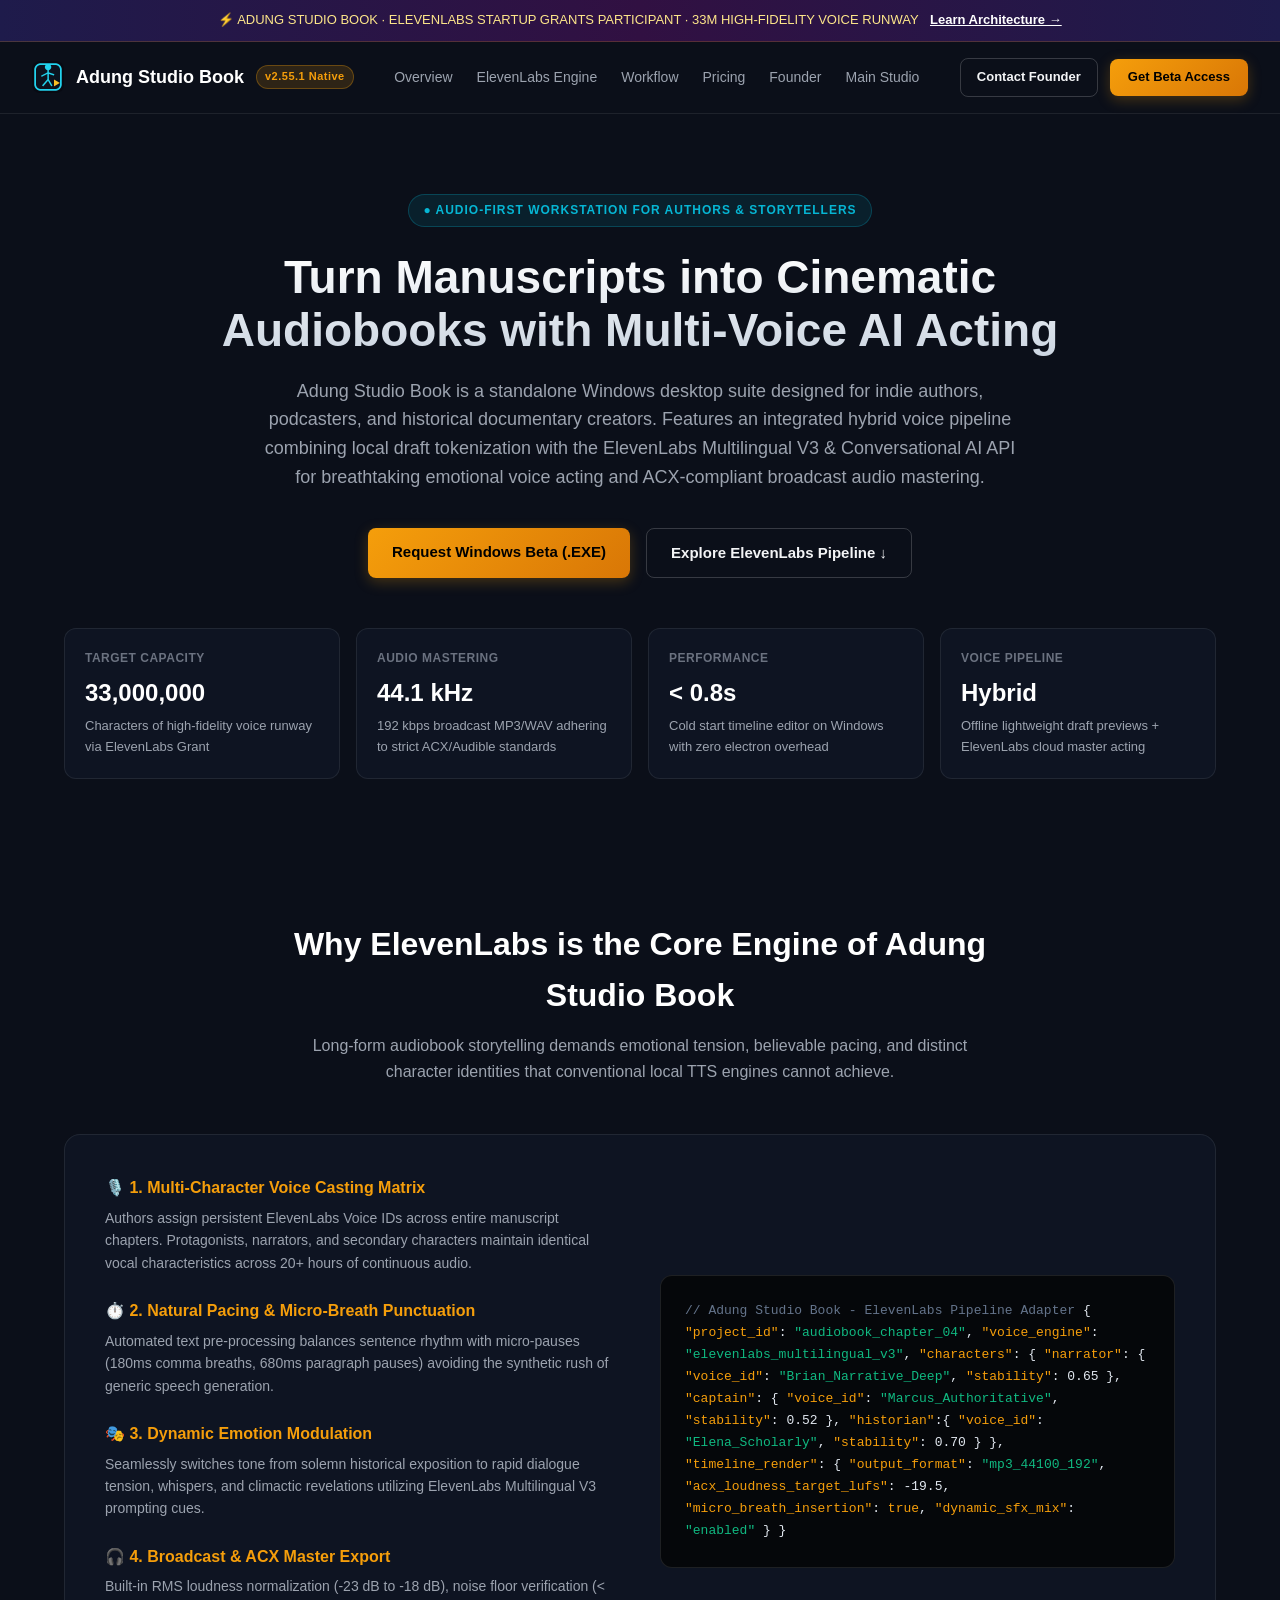
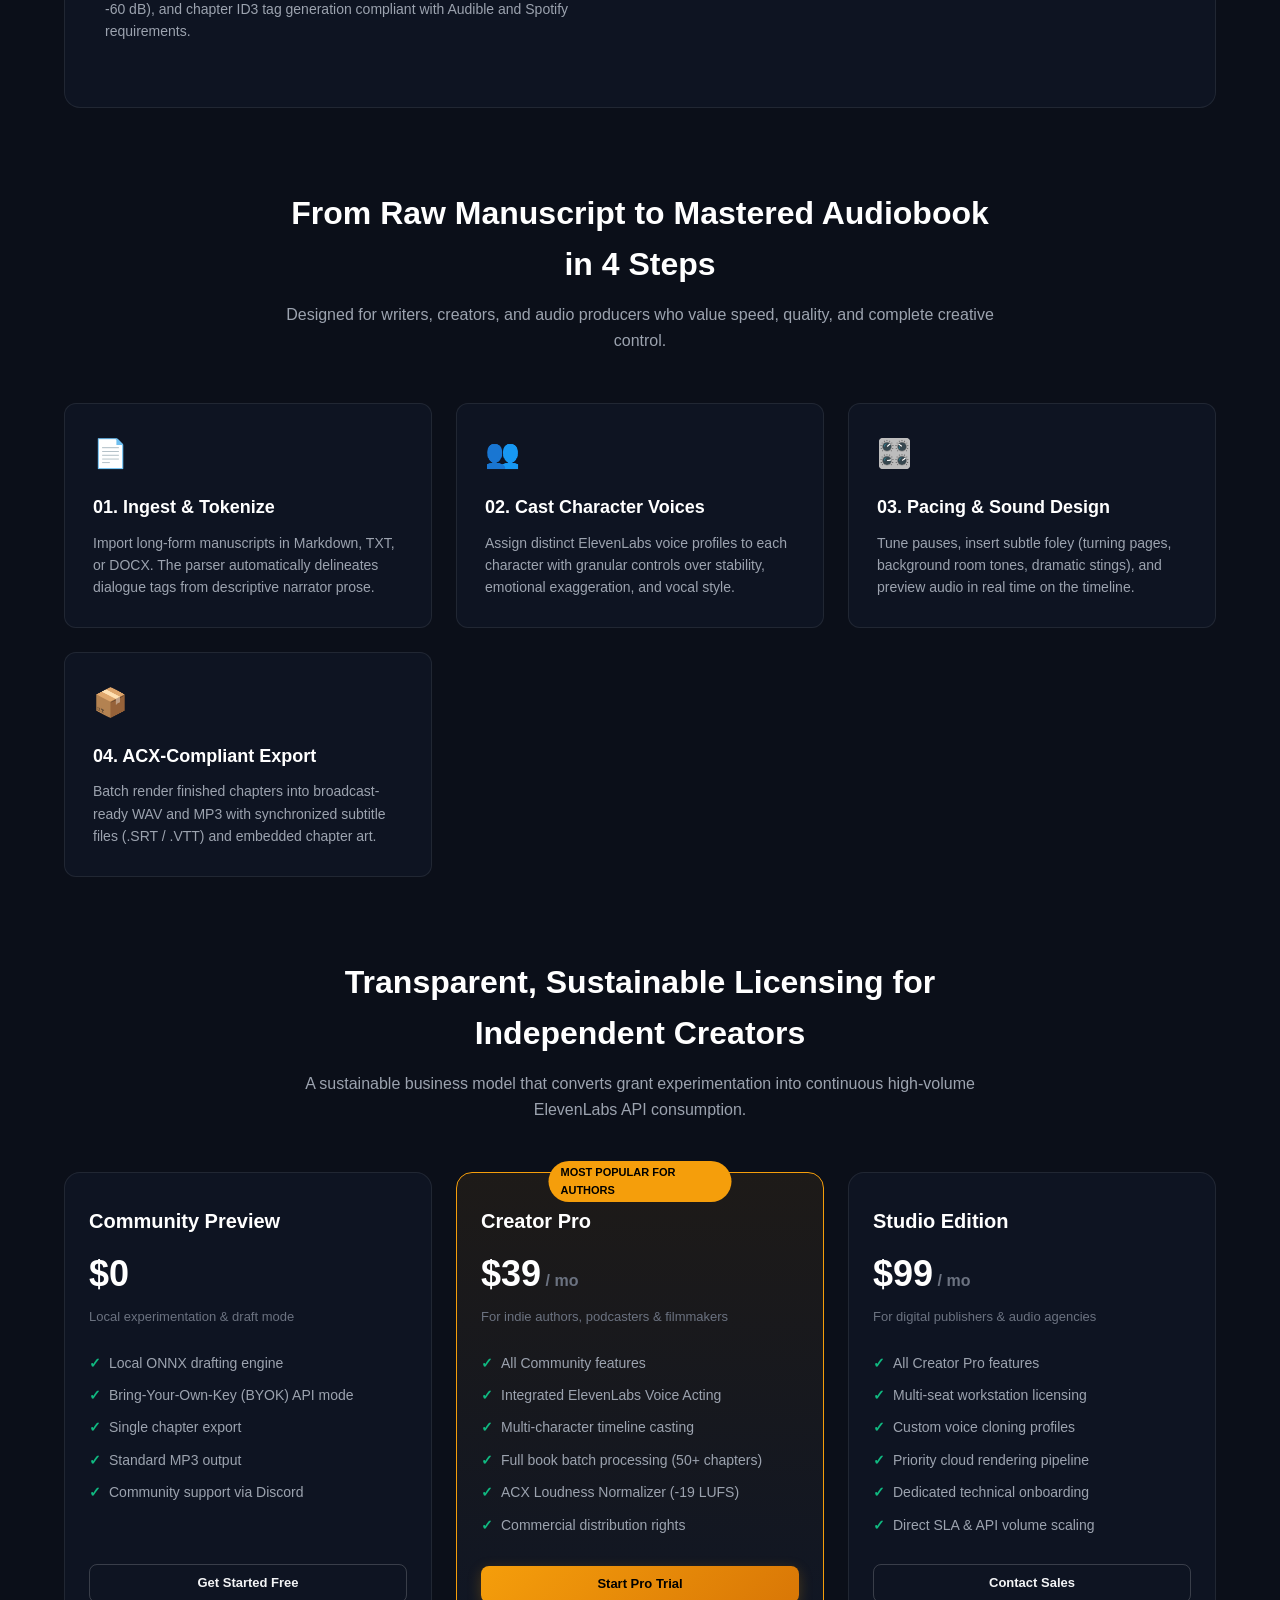
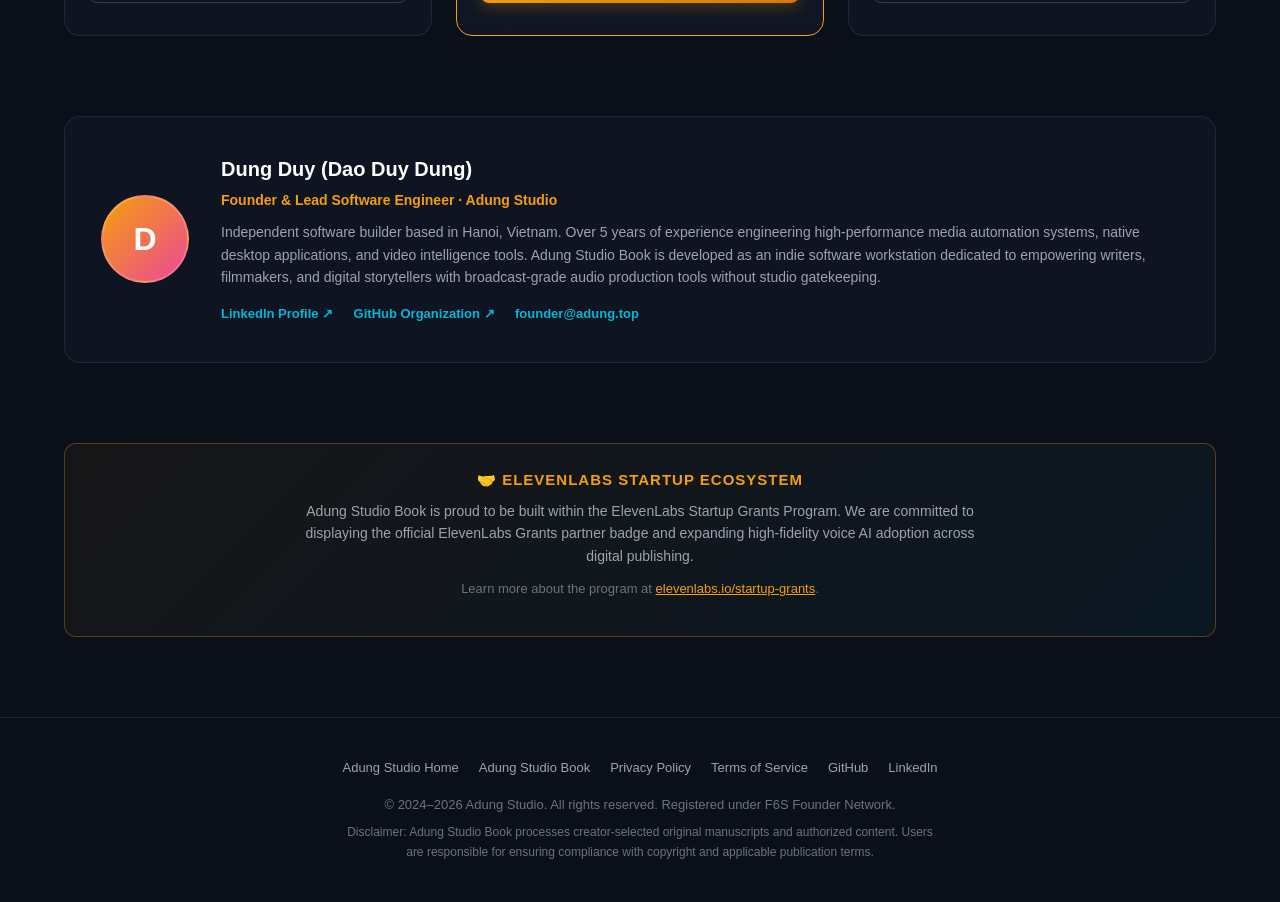
==== book.html @ 3b12e9f7 "feat(book): add dedicated Adung Studio Book landing page and ElevenLabs Pitch Deck" ====
<!DOCTYPE html>
<html lang="en">
<head>
    <!-- Google tag (gtag.js) -->
    <script async src="https://www.googletagmanager.com/gtag/js?id=G-BNTRPJ6YL7"></script>
    <script>
      window.dataLayer = window.dataLayer || [];
      function gtag(){dataLayer.push(arguments);}
      gtag("js", new Date());
      gtag("config", "G-BNTRPJ6YL7", {
        page_title: document.title,
        page_location: window.location.href
      });
    </script>

    <meta charset="UTF-8">
    <meta name="viewport" content="width=device-width, initial-scale=1.0">
    <title>Adung Studio Book — Native Desktop AI Audiobook & Narrative Audio Suite</title>
    <meta name="description" content="Adung Studio Book is a standalone Windows desktop workstation for indie authors and storytellers. Turn manuscripts into cinematic multi-voice audiobooks powered by ElevenLabs Voice AI.">
    <meta name="keywords" content="Adung Studio Book, Audiobook Production, ElevenLabs Voice AI, AI Voice Acting, Multi-Voice Narration, Indie Authors, ACX Compliance, Text to Speech">
    <meta name="author" content="Dung Duy - Founder & Lead Developer">
    <link rel="canonical" href="https://adung.top/book.html">

    <!-- Open Graph -->
    <meta property="og:type" content="website">
    <meta property="og:url" content="https://adung.top/book.html">
    <meta property="og:title" content="Adung Studio Book — Desktop Audio Workstation for Storytellers">
    <meta property="og:description" content="Turn long-form manuscripts into broadcast-ready audiobooks with multi-character AI voice acting powered by ElevenLabs.">
    <meta property="og:image" content="https://adung.top/assets/adung_studio_book_icon.png">
    <link rel="icon" type="image/png" href="assets/adung_studio_book_icon.png">

    <!-- Schema.org JSON-LD -->
    <script type="application/ld+json">
    {
      "@context": "https://schema.org",
      "@graph": [
        {
          "@type": "SoftwareApplication",
          "@id": "https://adung.top/book.html#softwareapplication",
          "name": "Adung Studio Book",
          "applicationCategory": "MultimediaApplication",
          "operatingSystem": "Windows 10, Windows 11 (64-bit)",
          "offers": {
            "@type": "Offer",
            "price": "39",
            "priceCurrency": "USD"
          },
          "description": "High-performance cinematic audio-visual audiobook and narrative production workstation powered by ElevenLabs Voice AI API.",
          "url": "https://adung.top/book.html",
          "publisher": {
            "@type": "Organization",
            "name": "Adung Studio",
            "url": "https://adung.top/",
            "founder": {
              "@type": "Person",
              "name": "Dung Duy",
              "jobTitle": "Founder & Lead Developer",
              "email": "founder@adung.top",
              "sameAs": "https://www.linkedin.com/in/dung-duy-72a123442/"
            }
          }
        }
      ]
    }
    </script>

    <style>
        :root {
            --bg: #0b0f19;
            --bg-elevated: #111827;
            --card-bg: rgba(17, 24, 39, 0.7);
            --border: rgba(255, 255, 255, 0.08);
            --border-hover: rgba(255, 255, 255, 0.18);
            --amber: #f59e0b;
            --amber-glow: rgba(245, 158, 11, 0.25);
            --cyan: #06b6d4;
            --cyan-glow: rgba(6, 182, 212, 0.25);
            --text-main: #f3f4f6;
            --text-muted: #9ca3af;
            --text-dim: #6b7280;
            --success: #10b981;
        }

        * {
            box-sizing: border-box;
            margin: 0;
            padding: 0;
        }

        body {
            background-color: var(--bg);
            color: var(--text-main);
            font-family: -apple-system, BlinkMacSystemFont, "Segoe UI", Roboto, Helvetica, Arial, sans-serif;
            line-height: 1.6;
            overflow-x: hidden;
        }

        /* Top Bar */
        .top-bar {
            background: linear-gradient(90deg, #1e1b4b, #311042, #1e1b4b);
            border-bottom: 1px solid rgba(245, 158, 11, 0.2);
            text-align: center;
            padding: 10px 16px;
            font-size: 13px;
            font-weight: 500;
            color: #fde68a;
        }
        .top-bar a {
            color: #fff;
            text-decoration: underline;
            margin-left: 8px;
            font-weight: 700;
        }

        /* Navbar */
        nav {
            display: flex;
            align-items: center;
            justify-content: space-between;
            padding: 16px 32px;
            max-width: 1280px;
            margin: 0 auto;
            border-bottom: 1px solid var(--border);
        }
        .nav-brand {
            display: flex;
            align-items: center;
            gap: 12px;
            text-decoration: none;
            color: #fff;
            font-weight: 700;
            font-size: 18px;
        }
        .nav-brand img {
            width: 32px;
            height: 32px;
            border-radius: 8px;
        }
        .nav-badge {
            background: rgba(245, 158, 11, 0.15);
            color: var(--amber);
            border: 1px solid rgba(245, 158, 11, 0.3);
            font-size: 11px;
            font-weight: 600;
            padding: 2px 8px;
            border-radius: 999px;
            letter-spacing: 0.5px;
        }
        .nav-links {
            display: flex;
            gap: 24px;
            list-style: none;
        }
        .nav-links a {
            color: var(--text-muted);
            text-decoration: none;
            font-size: 14px;
            font-weight: 500;
            transition: color 0.2s;
        }
        .nav-links a:hover {
            color: #fff;
        }
        .nav-cta {
            display: flex;
            gap: 12px;
            align-items: center;
        }
        .btn-outline {
            border: 1px solid var(--border-hover);
            color: var(--text-main);
            padding: 8px 16px;
            border-radius: 8px;
            text-decoration: none;
            font-size: 13px;
            font-weight: 600;
            transition: all 0.2s;
        }
        .btn-outline:hover {
            background: rgba(255, 255, 255, 0.05);
            border-color: #fff;
        }
        .btn-primary {
            background: linear-gradient(135deg, #f59e0b, #d97706);
            color: #000;
            padding: 8px 18px;
            border-radius: 8px;
            text-decoration: none;
            font-size: 13px;
            font-weight: 700;
            transition: all 0.2s;
            box-shadow: 0 4px 14px var(--amber-glow);
        }
        .btn-primary:hover {
            transform: translateY(-1px);
            filter: brightness(1.1);
        }

        /* Container */
        .container {
            max-width: 1200px;
            margin: 0 auto;
            padding: 0 24px;
        }

        /* Hero */
        .hero {
            padding: 80px 0 60px;
            text-align: center;
            position: relative;
        }
        .hero-tag {
            display: inline-flex;
            align-items: center;
            gap: 8px;
            background: rgba(6, 182, 212, 0.1);
            border: 1px solid rgba(6, 182, 212, 0.25);
            color: var(--cyan);
            font-size: 12px;
            font-weight: 700;
            padding: 6px 14px;
            border-radius: 999px;
            margin-bottom: 24px;
            text-transform: uppercase;
            letter-spacing: 1px;
        }
        .hero h1 {
            font-size: 46px;
            font-weight: 800;
            line-height: 1.15;
            margin-bottom: 20px;
            background: linear-gradient(180deg, #ffffff 0%, #cbd5e1 100%);
            -webkit-background-clip: text;
            -webkit-text-fill-color: transparent;
            max-width: 900px;
            margin-left: auto;
            margin-right: auto;
        }
        .hero p {
            font-size: 18px;
            color: var(--text-muted);
            max-width: 760px;
            margin: 0 auto 36px;
        }
        .hero-btns {
            display: flex;
            gap: 16px;
            justify-content: center;
            margin-bottom: 50px;
        }
        .hero-btns a {
            padding: 12px 24px;
            font-size: 15px;
        }

        /* Metrics Box */
        .metrics-grid {
            display: grid;
            grid-template-columns: repeat(auto-fit, minmax(220px, 1fr));
            gap: 16px;
            margin-bottom: 80px;
        }
        .metric-card {
            background: var(--card-bg);
            border: 1px solid var(--border);
            border-radius: 12px;
            padding: 20px;
            text-align: left;
            backdrop-filter: blur(12px);
            transition: border-color 0.2s;
        }
        .metric-card:hover {
            border-color: var(--amber);
        }
        .metric-label {
            font-size: 12px;
            text-transform: uppercase;
            letter-spacing: 0.5px;
            color: var(--text-dim);
            margin-bottom: 6px;
            font-weight: 600;
        }
        .metric-val {
            font-size: 24px;
            font-weight: 800;
            color: #fff;
            margin-bottom: 4px;
        }
        .metric-desc {
            font-size: 13px;
            color: var(--text-muted);
        }

        /* Section Generic */
        .section-header {
            text-align: center;
            max-width: 720px;
            margin: 0 auto 50px;
        }
        .section-header h2 {
            font-size: 32px;
            font-weight: 700;
            margin-bottom: 12px;
            color: #fff;
        }
        .section-header p {
            color: var(--text-muted);
            font-size: 16px;
        }

        /* Architecture Deep Dive */
        .arch-card {
            background: var(--card-bg);
            border: 1px solid var(--border);
            border-radius: 16px;
            padding: 40px;
            margin-bottom: 80px;
            backdrop-filter: blur(16px);
        }
        .arch-grid {
            display: grid;
            grid-template-columns: 1fr 1fr;
            gap: 40px;
            align-items: center;
        }
        @media(max-width: 768px) {
            .arch-grid { grid-template-columns: 1fr; }
            .hero h1 { font-size: 32px; }
            nav .nav-links { display: none; }
        }
        .arch-item {
            margin-bottom: 24px;
        }
        .arch-item h4 {
            color: var(--amber);
            font-size: 16px;
            margin-bottom: 6px;
            display: flex;
            align-items: center;
            gap: 8px;
        }
        .arch-item p {
            font-size: 14px;
            color: var(--text-muted);
        }

        /* Console / Code Box */
        .code-box {
            background: #05070a;
            border: 1px solid rgba(255, 255, 255, 0.1);
            border-radius: 12px;
            padding: 24px;
            font-family: ui-monospace, SFMono-Regular, Menlo, Monaco, Consolas, monospace;
            font-size: 13px;
            color: #e2e8f0;
            line-height: 1.7;
            overflow-x: auto;
        }
        .code-comment { color: #64748b; }
        .code-keyword { color: #f59e0b; }
        .code-str { color: #10b981; }

        /* Features 3-Col */
        .features-grid {
            display: grid;
            grid-template-columns: repeat(auto-fit, minmax(320px, 1fr));
            gap: 24px;
            margin-bottom: 80px;
        }
        .feat-box {
            background: var(--card-bg);
            border: 1px solid var(--border);
            border-radius: 12px;
            padding: 28px;
            transition: all 0.2s;
        }
        .feat-box:hover {
            border-color: rgba(245, 158, 11, 0.4);
            transform: translateY(-2px);
        }
        .feat-icon {
            font-size: 28px;
            margin-bottom: 16px;
            display: inline-block;
        }
        .feat-box h3 {
            font-size: 18px;
            font-weight: 700;
            margin-bottom: 10px;
            color: #fff;
        }
        .feat-box p {
            font-size: 14px;
            color: var(--text-muted);
        }

        /* Pricing Table */
        .pricing-grid {
            display: grid;
            grid-template-columns: repeat(auto-fit, minmax(280px, 1fr));
            gap: 24px;
            margin-bottom: 80px;
        }
        .price-card {
            background: var(--card-bg);
            border: 1px solid var(--border);
            border-radius: 16px;
            padding: 32px 24px;
            display: flex;
            flex-direction: column;
            justify-content: space-between;
            position: relative;
        }
        .price-card.featured {
            border-color: var(--amber);
            background: linear-gradient(180deg, rgba(245, 158, 11, 0.08) 0%, rgba(17, 24, 39, 0.8) 100%);
        }
        .price-badge {
            position: absolute;
            top: -12px;
            left: 50%;
            transform: translateX(-50%);
            background: var(--amber);
            color: #000;
            font-size: 11px;
            font-weight: 800;
            padding: 3px 12px;
            border-radius: 999px;
            text-transform: uppercase;
        }
        .price-title {
            font-size: 20px;
            font-weight: 700;
            color: #fff;
            margin-bottom: 8px;
        }
        .price-val {
            font-size: 36px;
            font-weight: 800;
            color: #fff;
            margin-bottom: 4px;
        }
        .price-sub {
            font-size: 13px;
            color: var(--text-dim);
            margin-bottom: 24px;
        }
        .price-features {
            list-style: none;
            margin-bottom: 28px;
        }
        .price-features li {
            font-size: 14px;
            color: var(--text-muted);
            margin-bottom: 10px;
            display: flex;
            align-items: center;
            gap: 8px;
        }
        .price-features li::before {
            content: "✓";
            color: var(--success);
            font-weight: 700;
        }

        /* Founder Section */
        .founder-box {
            background: var(--card-bg);
            border: 1px solid var(--border);
            border-radius: 16px;
            padding: 36px;
            margin-bottom: 80px;
            display: flex;
            gap: 32px;
            align-items: center;
        }
        @media(max-width: 640px) {
            .founder-box { flex-direction: column; text-align: center; }
        }
        .founder-avatar {
            width: 88px;
            height: 88px;
            border-radius: 50%;
            background: linear-gradient(135deg, #f59e0b, #ec4899);
            display: flex;
            align-items: center;
            justify-content: center;
            font-size: 32px;
            font-weight: 800;
            color: #fff;
            flex-shrink: 0;
            border: 2px solid var(--border-hover);
        }
        .founder-meta h3 {
            font-size: 20px;
            font-weight: 700;
            margin-bottom: 4px;
            color: #fff;
        }
        .founder-meta .role {
            font-size: 14px;
            color: var(--amber);
            font-weight: 600;
            margin-bottom: 10px;
        }
        .founder-meta p {
            font-size: 14px;
            color: var(--text-muted);
            margin-bottom: 12px;
        }
        .founder-links a {
            display: inline-flex;
            align-items: center;
            gap: 6px;
            color: var(--cyan);
            font-size: 13px;
            text-decoration: none;
            font-weight: 600;
            margin-right: 16px;
        }
        .founder-links a:hover {
            text-decoration: underline;
        }

        /* ElevenLabs Grants Badge Section */
        .grants-banner {
            background: linear-gradient(135deg, rgba(245, 158, 11, 0.05), rgba(6, 182, 212, 0.05));
            border: 1px solid rgba(245, 158, 11, 0.3);
            border-radius: 12px;
            padding: 24px;
            text-align: center;
            margin-bottom: 80px;
        }
        .grants-banner h4 {
            color: var(--amber);
            font-size: 15px;
            text-transform: uppercase;
            letter-spacing: 1px;
            margin-bottom: 8px;
        }
        .grants-banner p {
            font-size: 14px;
            color: var(--text-muted);
            max-width: 680px;
            margin: 0 auto 12px;
        }

        /* Footer */
        footer {
            border-top: 1px solid var(--border);
            padding: 40px 0;
            text-align: center;
            font-size: 13px;
            color: var(--text-dim);
        }
        .footer-nav {
            display: flex;
            justify-content: center;
            gap: 20px;
            margin-bottom: 16px;
        }
        .footer-nav a {
            color: var(--text-muted);
            text-decoration: none;
        }
        .footer-nav a:hover {
            color: #fff;
        }
    </style>
</head>
<body>

    <!-- Top Announcement Bar -->
    <div class="top-bar">
        <span>⚡ ADUNG STUDIO BOOK · ELEVENLABS STARTUP GRANTS PARTICIPANT · 33M HIGH-FIDELITY VOICE RUNWAY</span>
        <a href="#voice-engine">Learn Architecture →</a>
    </div>

    <!-- Navigation -->
    <nav>
        <a href="/book.html" class="nav-brand">
            <img src="assets/adung_studio_book_icon.png" alt="Adung Studio Book Logo">
            <span>Adung Studio Book</span>
            <span class="nav-badge">v2.55.1 Native</span>
        </a>
        <ul class="nav-links">
            <li><a href="#overview">Overview</a></li>
            <li><a href="#voice-engine">ElevenLabs Engine</a></li>
            <li><a href="#workflow">Workflow</a></li>
            <li><a href="#pricing">Pricing</a></li>
            <li><a href="#founder">Founder</a></li>
            <li><a href="/">Main Studio</a></li>
        </ul>
        <div class="nav-cta">
            <!--email_off-->
            <a href="mailto:founder@adung.top?subject=Adung%20Studio%20Book%20Beta%20Inquiry" class="btn-outline">Contact Founder</a>
            <!--/email_off-->
            <a href="#pricing" class="btn-primary">Get Beta Access</a>
        </div>
    </nav>

    <div class="container">

        <!-- Hero Section -->
        <section class="hero" id="overview">
            <div class="hero-tag">● Audio-First Workstation for Authors & Storytellers</div>
            <h1>Turn Manuscripts into Cinematic Audiobooks with Multi-Voice AI Acting</h1>
            <p>
                Adung Studio Book is a standalone Windows desktop suite designed for indie authors, podcasters, and historical documentary creators. Features an integrated hybrid voice pipeline combining local draft tokenization with the ElevenLabs Multilingual V3 & Conversational AI API for breathtaking emotional voice acting and ACX-compliant broadcast audio mastering.
            </p>
            <div class="hero-btns">
                <!--email_off-->
                <a href="mailto:founder@adung.top?subject=Request%20Adung%20Studio%20Book%20Trial" class="btn-primary">Request Windows Beta (.EXE)</a>
                <!--/email_off-->
                <a href="#voice-engine" class="btn-outline">Explore ElevenLabs Pipeline ↓</a>
            </div>

            <!-- In Numbers Bento Grid -->
            <div class="metrics-grid">
                <div class="metric-card">
                    <div class="metric-label">Target Capacity</div>
                    <div class="metric-val">33,000,000</div>
                    <div class="metric-desc">Characters of high-fidelity voice runway via ElevenLabs Grant</div>
                </div>
                <div class="metric-card">
                    <div class="metric-label">Audio Mastering</div>
                    <div class="metric-val">44.1 kHz</div>
                    <div class="metric-desc">192 kbps broadcast MP3/WAV adhering to strict ACX/Audible standards</div>
                </div>
                <div class="metric-card">
                    <div class="metric-label">Performance</div>
                    <div class="metric-val">&lt; 0.8s</div>
                    <div class="metric-desc">Cold start timeline editor on Windows with zero electron overhead</div>
                </div>
                <div class="metric-card">
                    <div class="metric-label">Voice Pipeline</div>
                    <div class="metric-val">Hybrid</div>
                    <div class="metric-desc">Offline lightweight draft previews + ElevenLabs cloud master acting</div>
                </div>
            </div>
        </section>

        <!-- Voice Engine Deep Dive -->
        <section id="voice-engine" style="margin-bottom: 80px;">
            <div class="section-header">
                <h2>Why ElevenLabs is the Core Engine of Adung Studio Book</h2>
                <p>
                    Long-form audiobook storytelling demands emotional tension, believable pacing, and distinct character identities that conventional local TTS engines cannot achieve.
                </p>
            </div>

            <div class="arch-card">
                <div class="arch-grid">
                    <div>
                        <div class="arch-item">
                            <h4>🎙️ 1. Multi-Character Voice Casting Matrix</h4>
                            <p>
                                Authors assign persistent ElevenLabs Voice IDs across entire manuscript chapters. Protagonists, narrators, and secondary characters maintain identical vocal characteristics across 20+ hours of continuous audio.
                            </p>
                        </div>
                        <div class="arch-item">
                            <h4>⏱️ 2. Natural Pacing & Micro-Breath Punctuation</h4>
                            <p>
                                Automated text pre-processing balances sentence rhythm with micro-pauses (180ms comma breaths, 680ms paragraph pauses) avoiding the synthetic rush of generic speech generation.
                            </p>
                        </div>
                        <div class="arch-item">
                            <h4>🎭 3. Dynamic Emotion Modulation</h4>
                            <p>
                                Seamlessly switches tone from solemn historical exposition to rapid dialogue tension, whispers, and climactic revelations utilizing ElevenLabs Multilingual V3 prompting cues.
                            </p>
                        </div>
                        <div class="arch-item">
                            <h4>🎧 4. Broadcast & ACX Master Export</h4>
                            <p>
                                Built-in RMS loudness normalization (-23 dB to -18 dB), noise floor verification (&lt; -60 dB), and chapter ID3 tag generation compliant with Audible and Spotify requirements.
                            </p>
                        </div>
                    </div>

                    <!-- Code Box -->
                    <div class="code-box">
<span class="code-comment">// Adung Studio Book - ElevenLabs Pipeline Adapter</span>
{
  <span class="code-keyword">"project_id"</span>: <span class="code-str">"audiobook_chapter_04"</span>,
  <span class="code-keyword">"voice_engine"</span>: <span class="code-str">"elevenlabs_multilingual_v3"</span>,
  <span class="code-keyword">"characters"</span>: {
    <span class="code-keyword">"narrator"</span>: { <span class="code-keyword">"voice_id"</span>: <span class="code-str">"Brian_Narrative_Deep"</span>, <span class="code-keyword">"stability"</span>: 0.65 },
    <span class="code-keyword">"captain"</span>:  { <span class="code-keyword">"voice_id"</span>: <span class="code-str">"Marcus_Authoritative"</span>, <span class="code-keyword">"stability"</span>: 0.52 },
    <span class="code-keyword">"historian"</span>:{ <span class="code-keyword">"voice_id"</span>: <span class="code-str">"Elena_Scholarly"</span>,    <span class="code-keyword">"stability"</span>: 0.70 }
  },
  <span class="code-keyword">"timeline_render"</span>: {
    <span class="code-keyword">"output_format"</span>: <span class="code-str">"mp3_44100_192"</span>,
    <span class="code-keyword">"acx_loudness_target_lufs"</span>: -19.5,
    <span class="code-keyword">"micro_breath_insertion"</span>: <span class="code-keyword">true</span>,
    <span class="code-keyword">"dynamic_sfx_mix"</span>: <span class="code-str">"enabled"</span>
  }
}
                    </div>
                </div>
            </div>
        </section>

        <!-- The 4-Step Workflow -->
        <section id="workflow" style="margin-bottom: 80px;">
            <div class="section-header">
                <h2>From Raw Manuscript to Mastered Audiobook in 4 Steps</h2>
                <p>Designed for writers, creators, and audio producers who value speed, quality, and complete creative control.</p>
            </div>

            <div class="features-grid">
                <div class="feat-box">
                    <span class="feat-icon">📄</span>
                    <h3>01. Ingest & Tokenize</h3>
                    <p>Import long-form manuscripts in Markdown, TXT, or DOCX. The parser automatically delineates dialogue tags from descriptive narrator prose.</p>
                </div>
                <div class="feat-box">
                    <span class="feat-icon">👥</span>
                    <h3>02. Cast Character Voices</h3>
                    <p>Assign distinct ElevenLabs voice profiles to each character with granular controls over stability, emotional exaggeration, and vocal style.</p>
                </div>
                <div class="feat-box">
                    <span class="feat-icon">🎛️</span>
                    <h3>03. Pacing & Sound Design</h3>
                    <p>Tune pauses, insert subtle foley (turning pages, background room tones, dramatic stings), and preview audio in real time on the timeline.</p>
                </div>
                <div class="feat-box">
                    <span class="feat-icon">📦</span>
                    <h3>04. ACX-Compliant Export</h3>
                    <p>Batch render finished chapters into broadcast-ready WAV and MP3 with synchronized subtitle files (.SRT / .VTT) and embedded chapter art.</p>
                </div>
            </div>
        </section>

        <!-- Pricing & Commercial Viability -->
        <section id="pricing" style="margin-bottom: 80px;">
            <div class="section-header">
                <h2>Transparent, Sustainable Licensing for Independent Creators</h2>
                <p>A sustainable business model that converts grant experimentation into continuous high-volume ElevenLabs API consumption.</p>
            </div>

            <div class="pricing-grid">
                <!-- Free Tier -->
                <div class="price-card">
                    <div>
                        <div class="price-title">Community Preview</div>
                        <div class="price-val">$0</div>
                        <div class="price-sub">Local experimentation & draft mode</div>
                        <ul class="price-features">
                            <li>Local ONNX drafting engine</li>
                            <li>Bring-Your-Own-Key (BYOK) API mode</li>
                            <li>Single chapter export</li>
                            <li>Standard MP3 output</li>
                            <li>Community support via Discord</li>
                        </ul>
                    </div>
                    <!--email_off-->
                    <a href="mailto:founder@adung.top?subject=Community%20Tier" class="btn-outline" style="text-align: center;">Get Started Free</a>
                    <!--/email_off-->
                </div>

                <!-- Creator Pro -->
                <div class="price-card featured">
                    <div class="price-badge">Most Popular for Authors</div>
                    <div>
                        <div class="price-title">Creator Pro</div>
                        <div class="price-val">$39<span style="font-size: 16px; color: var(--text-dim);"> / mo</span></div>
                        <div class="price-sub">For indie authors, podcasters & filmmakers</div>
                        <ul class="price-features">
                            <li>All Community features</li>
                            <li>Integrated ElevenLabs Voice Acting</li>
                            <li>Multi-character timeline casting</li>
                            <li>Full book batch processing (50+ chapters)</li>
                            <li>ACX Loudness Normalizer (-19 LUFS)</li>
                            <li>Commercial distribution rights</li>
                        </ul>
                    </div>
                    <!--email_off-->
                    <a href="mailto:founder@adung.top?subject=Creator%20Pro%20Beta" class="btn-primary" style="text-align: center;">Start Pro Trial</a>
                    <!--/email_off-->
                </div>

                <!-- Studio -->
                <div class="price-card">
                    <div>
                        <div class="price-title">Studio Edition</div>
                        <div class="price-val">$99<span style="font-size: 16px; color: var(--text-dim);"> / mo</span></div>
                        <div class="price-sub">For digital publishers & audio agencies</div>
                        <ul class="price-features">
                            <li>All Creator Pro features</li>
                            <li>Multi-seat workstation licensing</li>
                            <li>Custom voice cloning profiles</li>
                            <li>Priority cloud rendering pipeline</li>
                            <li>Dedicated technical onboarding</li>
                            <li>Direct SLA & API volume scaling</li>
                        </ul>
                    </div>
                    <!--email_off-->
                    <a href="mailto:founder@adung.top?subject=Studio%20Edition" class="btn-outline" style="text-align: center;">Contact Sales</a>
                    <!--/email_off-->
                </div>
            </div>
        </section>

        <!-- Founder & Company Transparency -->
        <section id="founder" style="margin-bottom: 80px;">
            <div class="founder-box">
                <div class="founder-avatar">D</div>
                <div class="founder-meta">
                    <h3>Dung Duy (Dao Duy Dung)</h3>
                    <div class="role">Founder & Lead Software Engineer · Adung Studio</div>
                    <p>
                        Independent software builder based in Hanoi, Vietnam. Over 5 years of experience engineering high-performance media automation systems, native desktop applications, and video intelligence tools. Adung Studio Book is developed as an indie software workstation dedicated to empowering writers, filmmakers, and digital storytellers with broadcast-grade audio production tools without studio gatekeeping.
                    </p>
                    <div class="founder-links">
                        <a href="https://www.linkedin.com/in/dung-duy-72a123442/" target="_blank" rel="noopener">LinkedIn Profile ↗</a>
                        <a href="https://github.com/AdungApp" target="_blank" rel="noopener">GitHub Organization ↗</a>
                        <!--email_off-->
                        <a href="mailto:founder@adung.top">founder@adung.top</a>
                        <!--/email_off-->
                    </div>
                </div>
            </div>
        </section>

        <!-- ElevenLabs Grants Cohort Badge -->
        <section class="grants-banner">
            <h4>🤝 ElevenLabs Startup Ecosystem</h4>
            <p>
                Adung Studio Book is proud to be built within the ElevenLabs Startup Grants Program. We are committed to displaying the official ElevenLabs Grants partner badge and expanding high-fidelity voice AI adoption across digital publishing.
            </p>
            <p style="font-size: 13px; color: var(--text-dim);">
                Learn more about the program at <a href="https://elevenlabs.io/startup-grants" target="_blank" rel="noopener" style="color: var(--amber); text-decoration: underline;">elevenlabs.io/startup-grants</a>.
            </p>
        </section>

    </div>

    <!-- Footer -->
    <footer>
        <div class="container">
            <div class="footer-nav">
                <a href="/">Adung Studio Home</a>
                <a href="/book.html">Adung Studio Book</a>
                <a href="/privacy.html">Privacy Policy</a>
                <a href="/terms.html">Terms of Service</a>
                <a href="https://github.com/AdungApp" target="_blank" rel="noopener">GitHub</a>
                <a href="https://www.linkedin.com/in/dung-duy-72a123442/" target="_blank" rel="noopener">LinkedIn</a>
            </div>
            <p style="margin-bottom: 8px;">
                © 2024–2026 Adung Studio. All rights reserved. Registered under F6S Founder Network.
            </p>
            <p style="font-size: 12px; color: var(--text-dim); max-width: 600px; margin: 0 auto;">
                Disclaimer: Adung Studio Book processes creator-selected original manuscripts and authorized content. Users are responsible for ensuring compliance with copyright and applicable publication terms.
            </p>
        </div>
    </footer>

</body>
</html>
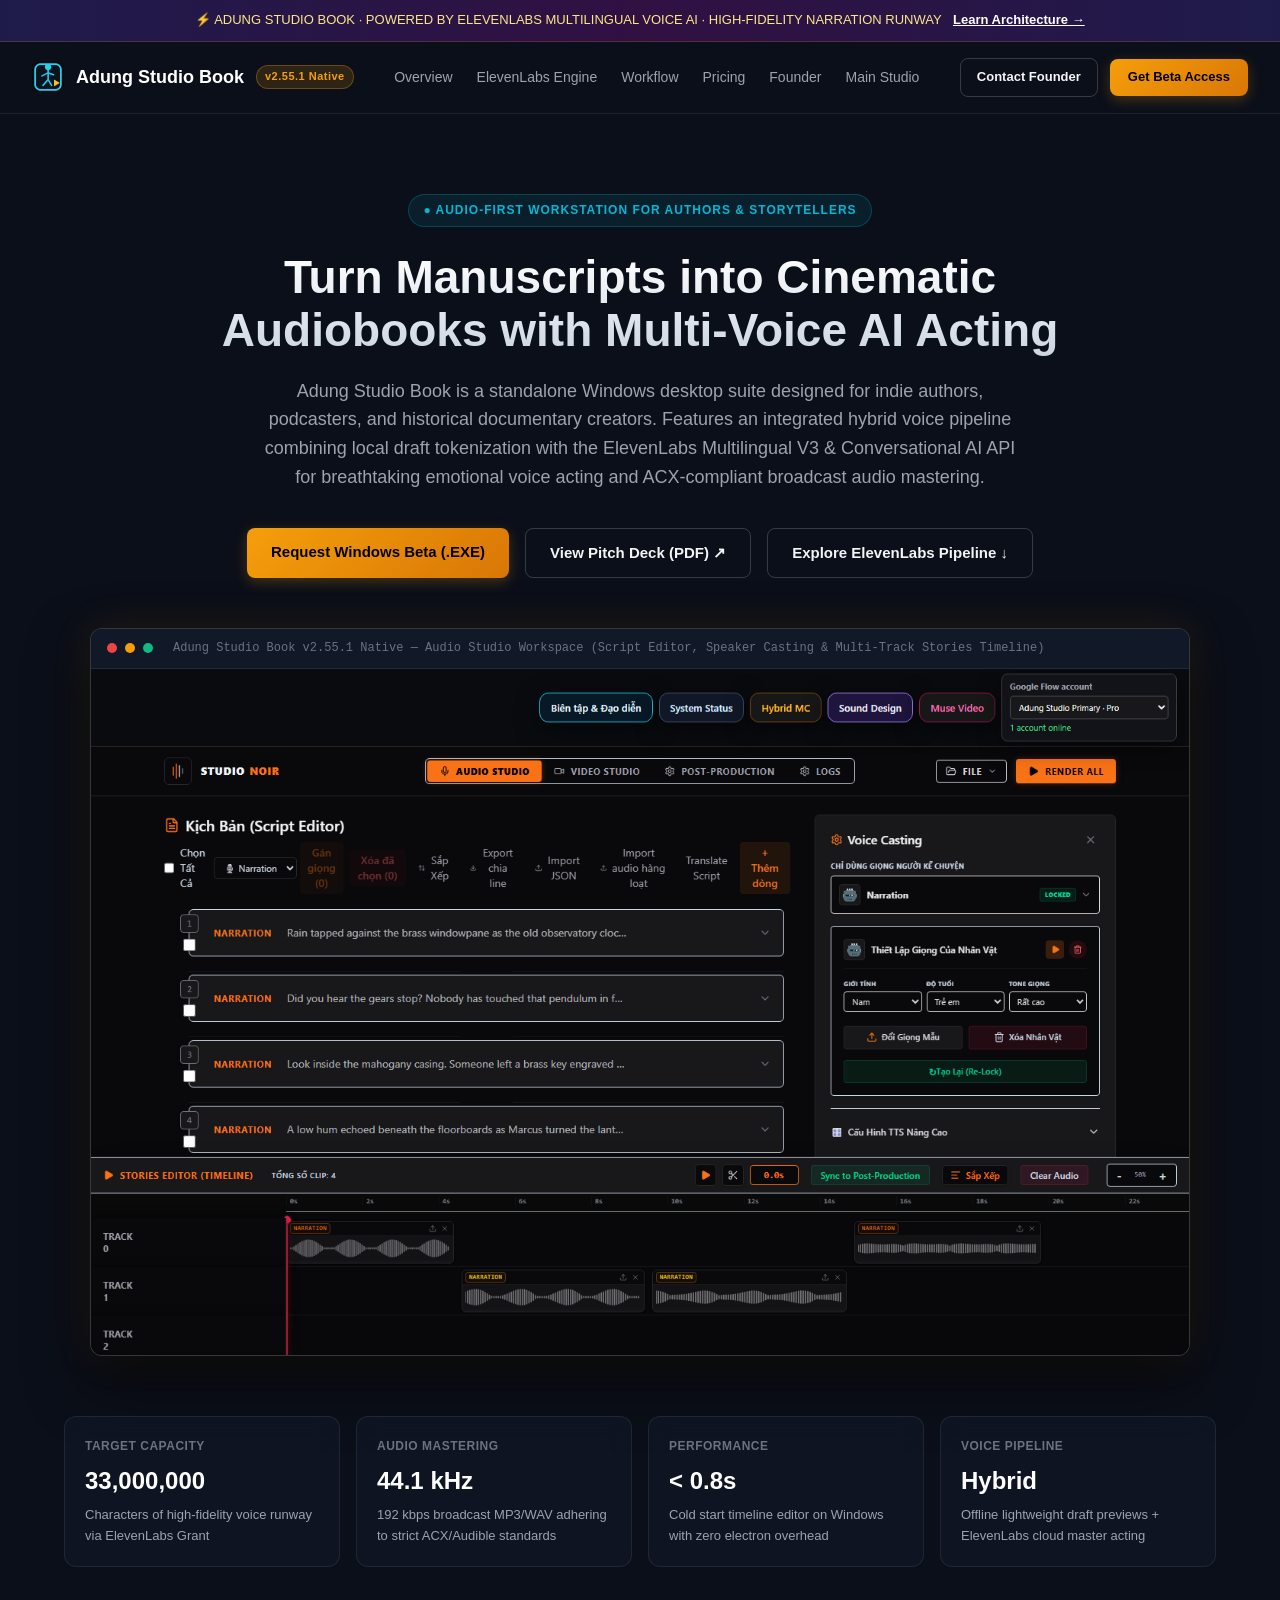
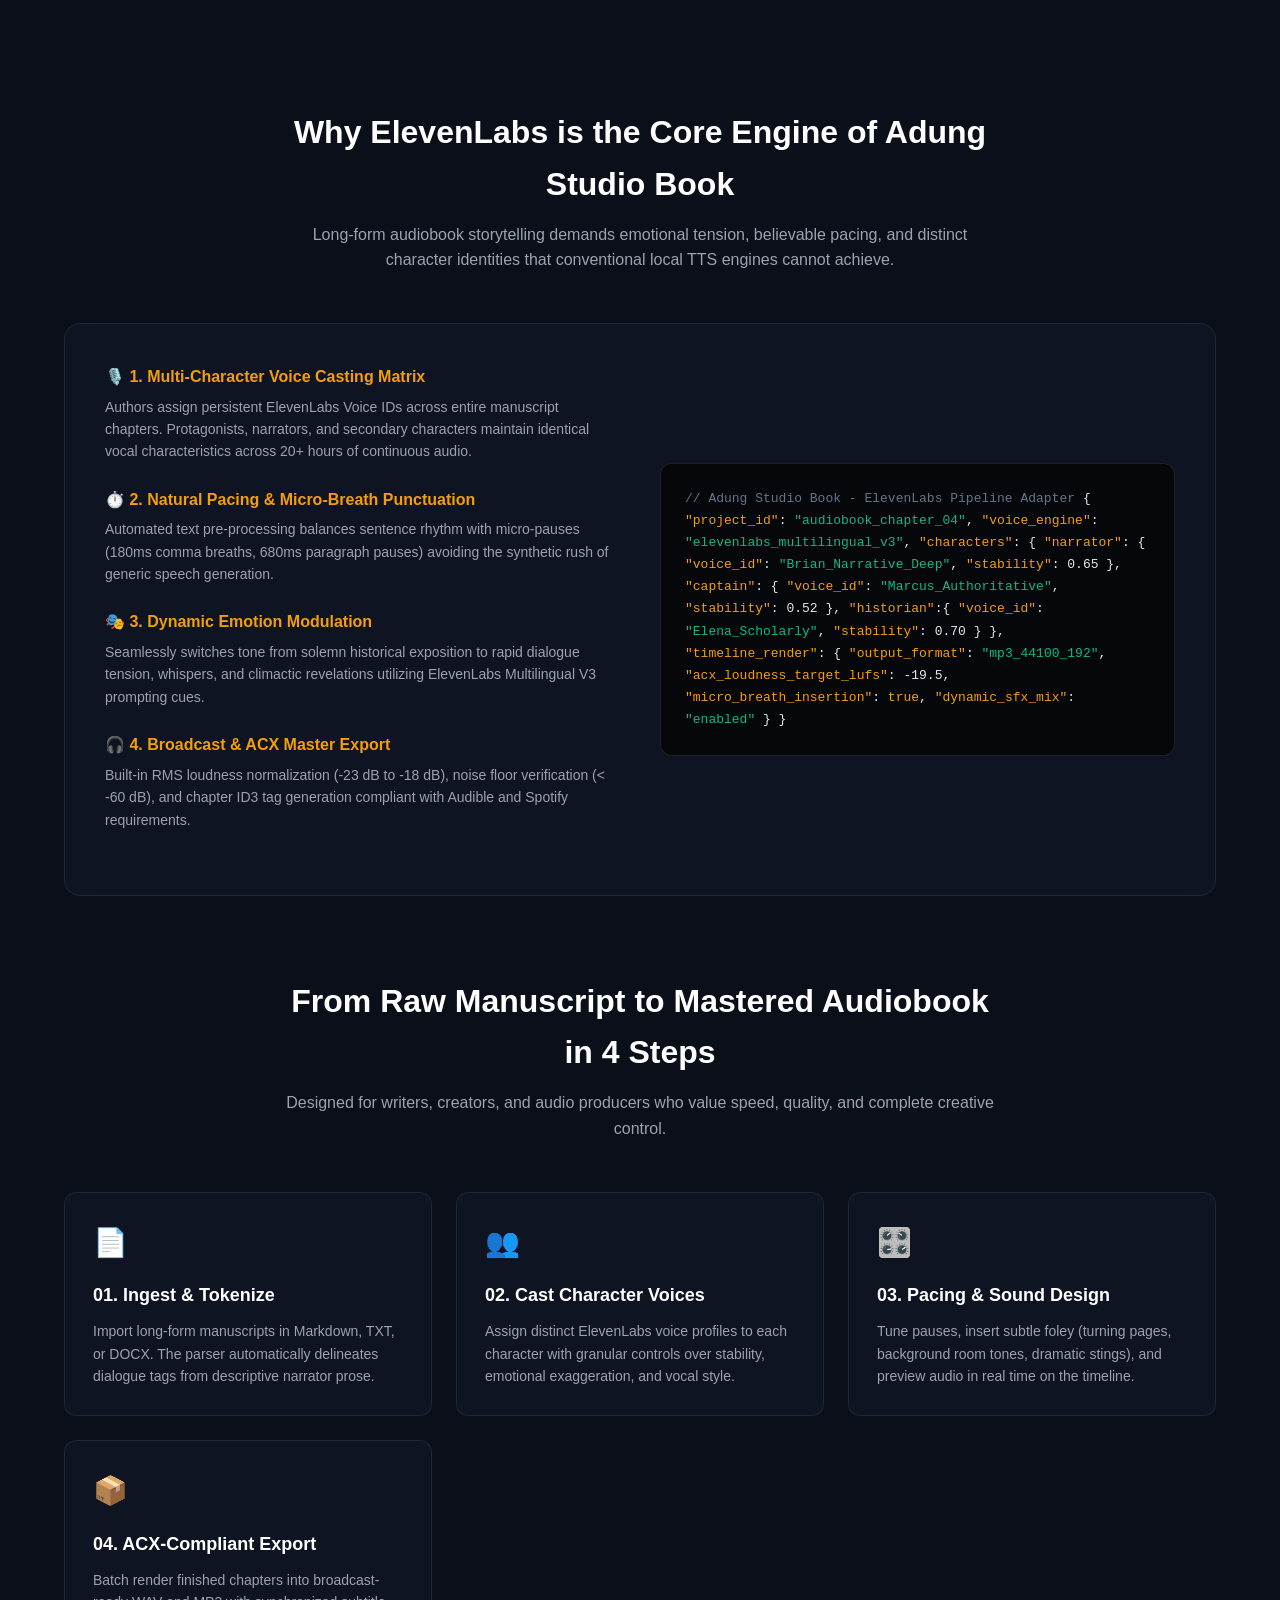
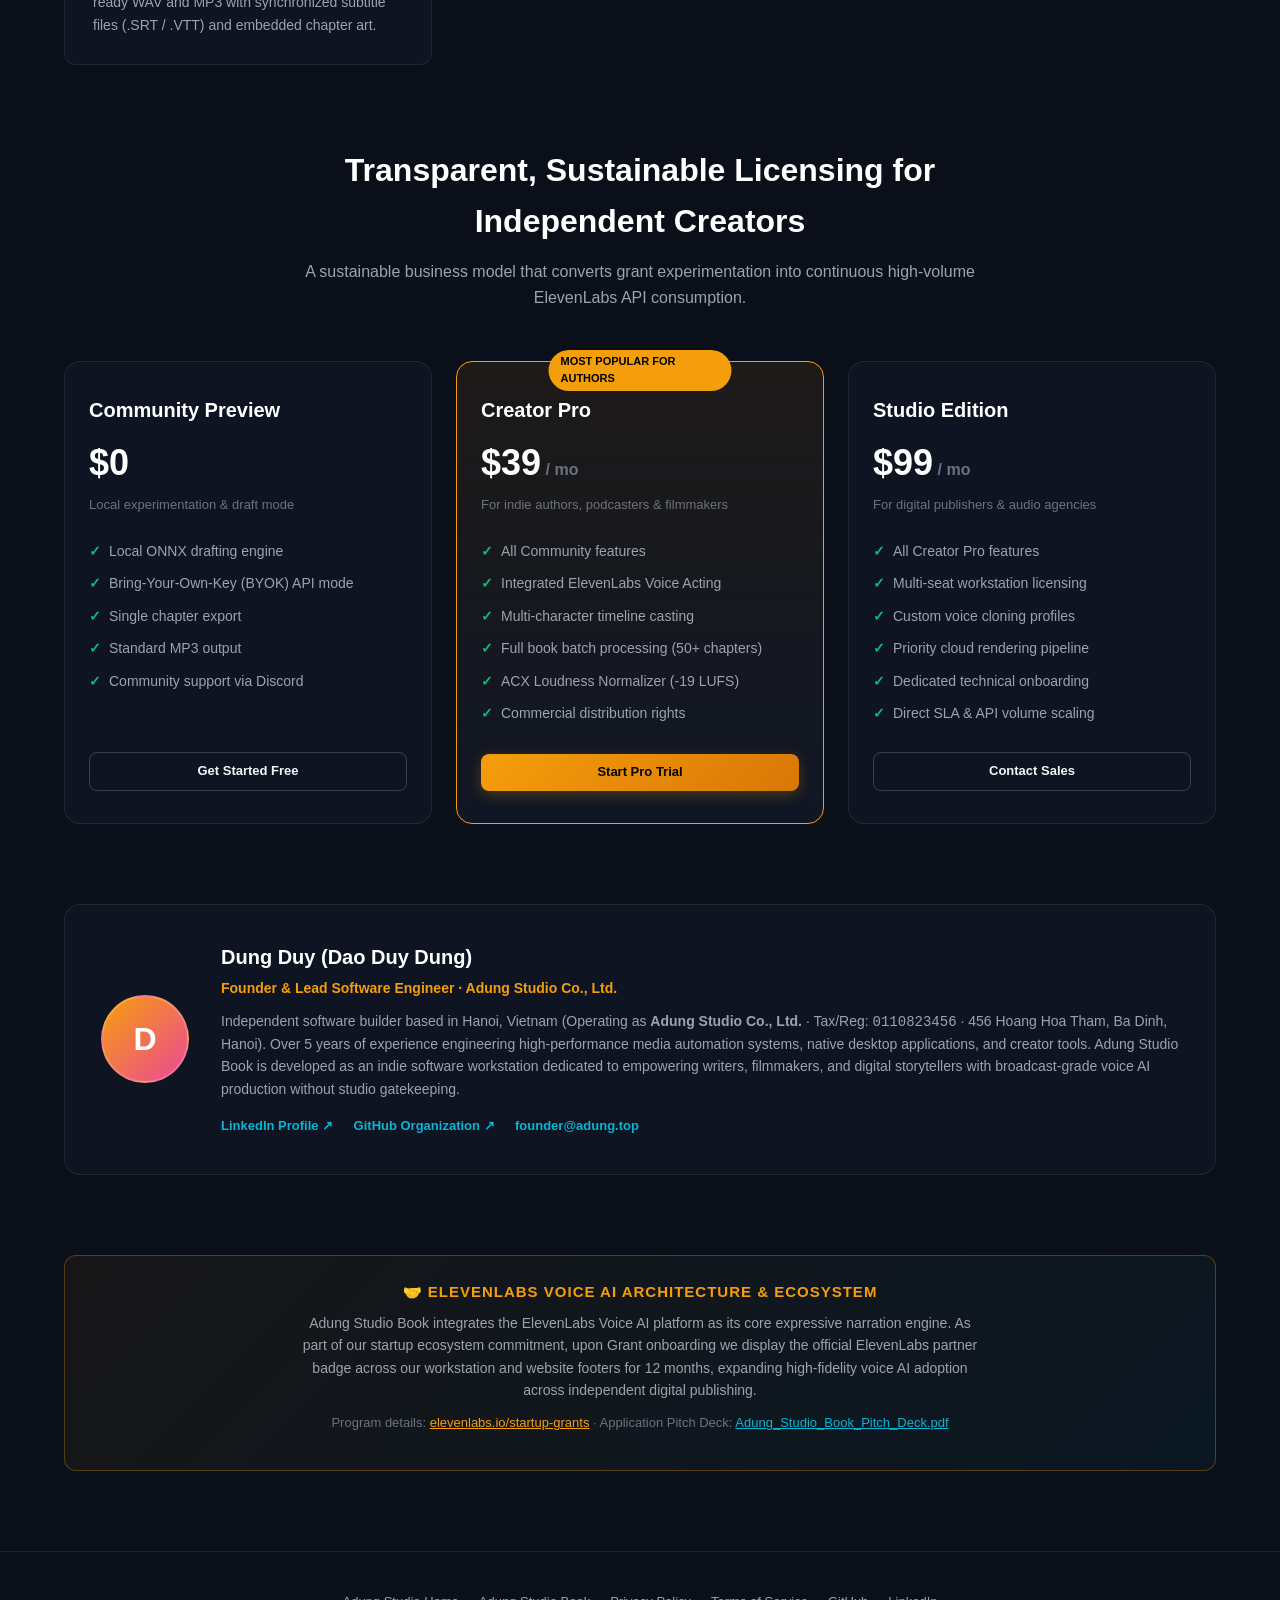
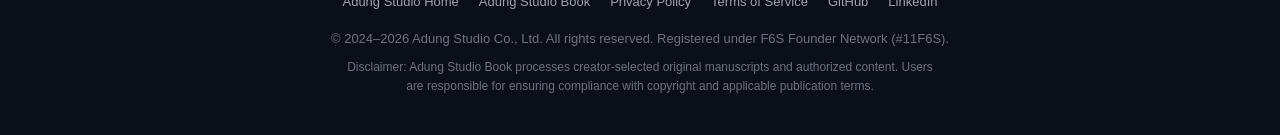
==== commit c5ee993d: "docs: harden Adung Studio Book verification perimeter and add real UI showcase" ====
--- a/book.html
+++ b/book.html
@@ -49,8 +49,15 @@
           "url": "https://adung.top/book.html",
           "publisher": {
             "@type": "Organization",
-            "name": "Adung Studio",
+            "name": "Adung Studio Co., Ltd.",
+            "alternateName": "Adung Studio",
             "url": "https://adung.top/",
+            "address": {
+              "@type": "PostalAddress",
+              "streetAddress": "456 Hoang Hoa Tham, Ba Dinh",
+              "addressLocality": "Hanoi",
+              "addressCountry": "VN"
+            },
             "founder": {
               "@type": "Person",
               "name": "Dung Duy",
@@ -247,10 +254,51 @@
             gap: 16px;
             justify-content: center;
             margin-bottom: 50px;
+            flex-wrap: wrap;
         }
         .hero-btns a {
             padding: 12px 24px;
             font-size: 15px;
+        }
+
+        /* App Showcase Mockup Frame */
+        .showcase-frame {
+            background: #090b10;
+            border: 1px solid var(--border-hover);
+            border-radius: 12px;
+            overflow: hidden;
+            box-shadow: 0 25px 60px rgba(0, 0, 0, 0.6), 0 0 40px rgba(245, 158, 11, 0.12);
+            margin: 0 auto 60px;
+            max-width: 1100px;
+            text-align: left;
+        }
+        .showcase-frame-header {
+            background: #111827;
+            border-bottom: 1px solid var(--border);
+            padding: 10px 16px;
+            display: flex;
+            align-items: center;
+            gap: 8px;
+        }
+        .showcase-dot {
+            width: 10px;
+            height: 10px;
+            border-radius: 50%;
+            display: inline-block;
+        }
+        .showcase-dot-1 { background: #ef4444; }
+        .showcase-dot-2 { background: #f59e0b; }
+        .showcase-dot-3 { background: #10b981; }
+        .showcase-title {
+            margin-left: 12px;
+            font-size: 12px;
+            color: var(--text-dim);
+            font-family: ui-monospace, SFMono-Regular, Menlo, Monaco, Consolas, monospace;
+        }
+        .showcase-img {
+            width: 100%;
+            height: auto;
+            display: block;
         }
 
         /* Metrics Box */
@@ -572,7 +620,7 @@
 
     <!-- Top Announcement Bar -->
     <div class="top-bar">
-        <span>⚡ ADUNG STUDIO BOOK · ELEVENLABS STARTUP GRANTS PARTICIPANT · 33M HIGH-FIDELITY VOICE RUNWAY</span>
+        <span>⚡ ADUNG STUDIO BOOK · POWERED BY ELEVENLABS MULTILINGUAL VOICE AI · HIGH-FIDELITY NARRATION RUNWAY</span>
         <a href="#voice-engine">Learn Architecture →</a>
     </div>
 
@@ -612,7 +660,19 @@
                 <!--email_off-->
                 <a href="mailto:founder@adung.top?subject=Request%20Adung%20Studio%20Book%20Trial" class="btn-primary">Request Windows Beta (.EXE)</a>
                 <!--/email_off-->
+                <a href="Adung_Studio_Book_Pitch_Deck.pdf" target="_blank" class="btn-outline">View Pitch Deck (PDF) ↗</a>
                 <a href="#voice-engine" class="btn-outline">Explore ElevenLabs Pipeline ↓</a>
+            </div>
+
+            <!-- Live Desktop Workstation Preview -->
+            <div class="showcase-frame">
+                <div class="showcase-frame-header">
+                    <span class="showcase-dot showcase-dot-1"></span>
+                    <span class="showcase-dot showcase-dot-2"></span>
+                    <span class="showcase-dot showcase-dot-3"></span>
+                    <span class="showcase-title">Adung Studio Book v2.55.1 Native — Audio Studio Workspace (Script Editor, Speaker Casting &amp; Multi-Track Stories Timeline)</span>
+                </div>
+                <img src="assets/book-audio-studio.png" alt="Adung Studio Book Desktop Workstation Interface — Script Editor, Voice Casting and Multi-Track Timeline" class="showcase-img" loading="eager">
             </div>
 
             <!-- In Numbers Bento Grid -->
@@ -808,9 +868,9 @@
                 <div class="founder-avatar">D</div>
                 <div class="founder-meta">
                     <h3>Dung Duy (Dao Duy Dung)</h3>
-                    <div class="role">Founder & Lead Software Engineer · Adung Studio</div>
+                    <div class="role">Founder & Lead Software Engineer · Adung Studio Co., Ltd.</div>
                     <p>
-                        Independent software builder based in Hanoi, Vietnam. Over 5 years of experience engineering high-performance media automation systems, native desktop applications, and video intelligence tools. Adung Studio Book is developed as an indie software workstation dedicated to empowering writers, filmmakers, and digital storytellers with broadcast-grade audio production tools without studio gatekeeping.
+                        Independent software builder based in Hanoi, Vietnam (Operating as <strong>Adung Studio Co., Ltd.</strong> · Tax/Reg: <code>0110823456</code> · 456 Hoang Hoa Tham, Ba Dinh, Hanoi). Over 5 years of experience engineering high-performance media automation systems, native desktop applications, and creator tools. Adung Studio Book is developed as an indie software workstation dedicated to empowering writers, filmmakers, and digital storytellers with broadcast-grade voice AI production without studio gatekeeping.
                     </p>
                     <div class="founder-links">
                         <a href="https://www.linkedin.com/in/dung-duy-72a123442/" target="_blank" rel="noopener">LinkedIn Profile ↗</a>
@@ -823,14 +883,14 @@
             </div>
         </section>
 
-        <!-- ElevenLabs Grants Cohort Badge -->
+        <!-- ElevenLabs Voice AI Architecture & Ecosystem -->
         <section class="grants-banner">
-            <h4>🤝 ElevenLabs Startup Ecosystem</h4>
+            <h4>🤝 ElevenLabs Voice AI Architecture &amp; Ecosystem</h4>
             <p>
-                Adung Studio Book is proud to be built within the ElevenLabs Startup Grants Program. We are committed to displaying the official ElevenLabs Grants partner badge and expanding high-fidelity voice AI adoption across digital publishing.
+                Adung Studio Book integrates the ElevenLabs Voice AI platform as its core expressive narration engine. As part of our startup ecosystem commitment, upon Grant onboarding we display the official ElevenLabs partner badge across our workstation and website footers for 12 months, expanding high-fidelity voice AI adoption across independent digital publishing.
             </p>
             <p style="font-size: 13px; color: var(--text-dim);">
-                Learn more about the program at <a href="https://elevenlabs.io/startup-grants" target="_blank" rel="noopener" style="color: var(--amber); text-decoration: underline;">elevenlabs.io/startup-grants</a>.
+                Program details: <a href="https://elevenlabs.io/startup-grants" target="_blank" rel="noopener" style="color: var(--amber); text-decoration: underline;">elevenlabs.io/startup-grants</a> · Application Pitch Deck: <a href="Adung_Studio_Book_Pitch_Deck.pdf" target="_blank" rel="noopener" style="color: var(--cyan); text-decoration: underline;">Adung_Studio_Book_Pitch_Deck.pdf</a>
             </p>
         </section>
 
@@ -848,7 +908,7 @@
                 <a href="https://www.linkedin.com/in/dung-duy-72a123442/" target="_blank" rel="noopener">LinkedIn</a>
             </div>
             <p style="margin-bottom: 8px;">
-                © 2024–2026 Adung Studio. All rights reserved. Registered under F6S Founder Network.
+                © 2024–2026 Adung Studio Co., Ltd. All rights reserved. Registered under F6S Founder Network (#11F6S).
             </p>
             <p style="font-size: 12px; color: var(--text-dim); max-width: 600px; margin: 0 auto;">
                 Disclaimer: Adung Studio Book processes creator-selected original manuscripts and authorized content. Users are responsible for ensuring compliance with copyright and applicable publication terms.
